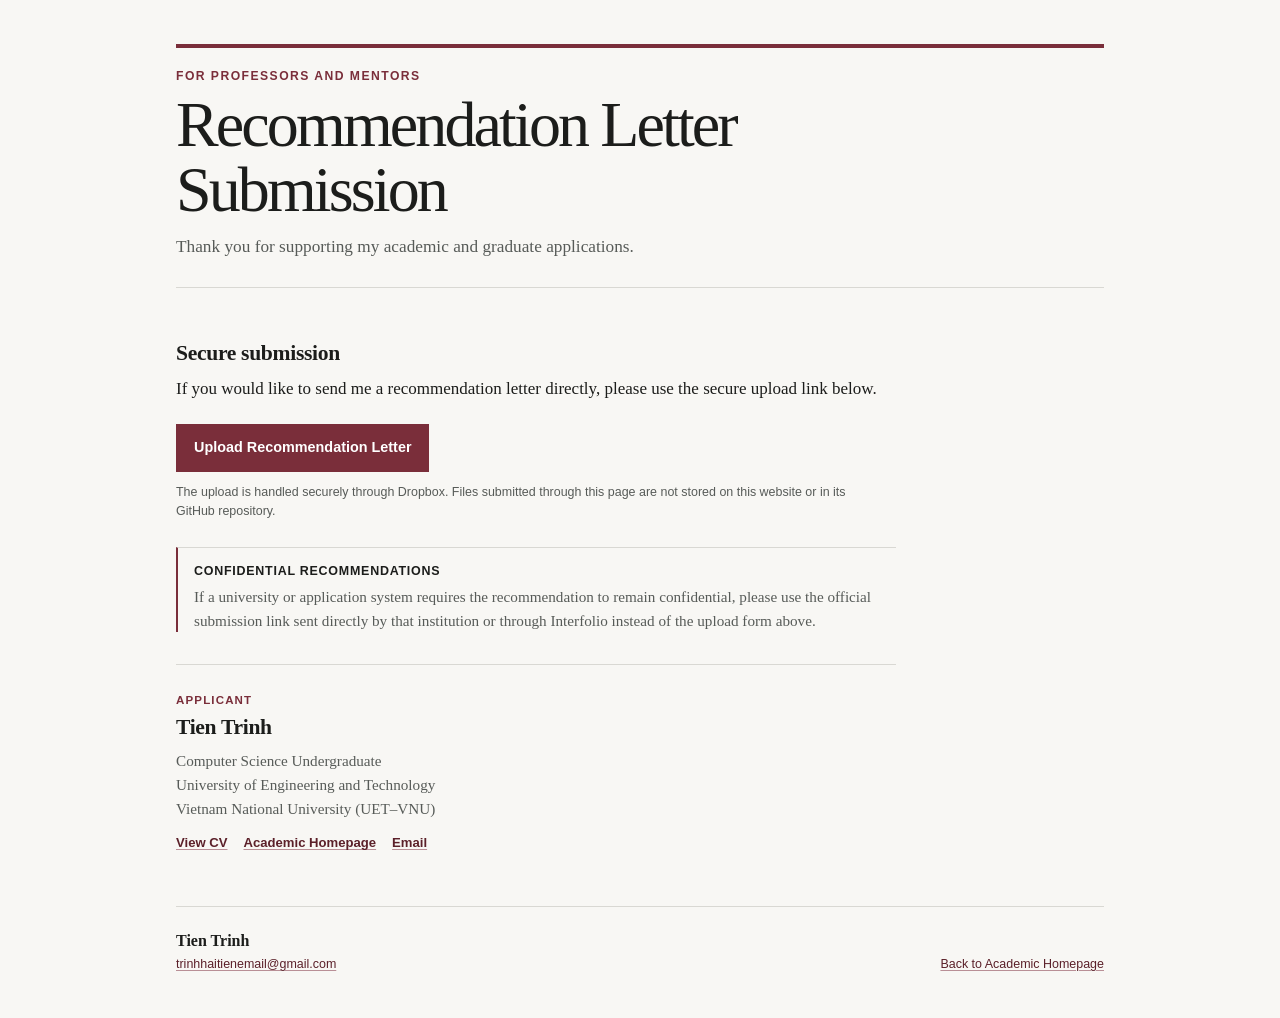
==== recommenders/index.html @ cbaef943 "Add private-facing recommender submission page" ====
<!doctype html>
<html lang="en">
  <head>
    <meta charset="utf-8">
    <meta name="viewport" content="width=device-width, initial-scale=1">

    <title>Recommendation Letter Submission — Tien Trinh</title>
    <meta
      name="description"
      content="Private-facing recommendation letter submission information for Tien Trinh."
    >
    <meta name="author" content="Tien Trinh">
    <meta name="robots" content="noindex, nofollow">
    <meta name="theme-color" content="#f8f7f4">

    <link rel="icon" href="/assets/favicon.svg" type="image/svg+xml">
    <link rel="stylesheet" href="/styles.css?v=20260917-2">
  </head>
  <body class="recommender-page">
    <a class="skip-link" href="#main-content">Skip to main content</a>

    <div class="container recommendation-shell">
      <header class="recommendation-header">
        <p class="eyebrow">For professors and mentors</p>
        <h1 class="recommendation-title">Recommendation Letter Submission</h1>
        <p class="recommendation-intro">
          Thank you for supporting my academic and graduate applications.
        </p>
      </header>

      <main id="main-content" class="recommendation-main">
        <section aria-labelledby="submission-heading">
          <h2 id="submission-heading" class="recommendation-subheading">Secure submission</h2>
          <p>
            If you would like to send me a recommendation letter directly, please use the secure
            upload link below.
          </p>
          <p class="recommendation-action">
            <a
              class="primary-action"
              href="https://www.dropbox.com/request/yjf37i27a9f75dbjvv4b"
              target="_blank"
              rel="noopener noreferrer"
            >Upload Recommendation Letter</a>
          </p>
          <p class="submission-note">
            The upload is handled securely through Dropbox. Files submitted through this page
            are not stored on this website or in its GitHub repository.
          </p>

          <aside class="confidential-note" aria-labelledby="confidential-heading">
            <h2 id="confidential-heading">Confidential recommendations</h2>
            <p>
              If a university or application system requires the recommendation to remain
              confidential, please use the official submission link sent directly by that
              institution or through Interfolio instead of the upload form above.
            </p>
          </aside>
        </section>

        <section class="applicant-section" aria-labelledby="applicant-heading">
          <p class="section-number" aria-hidden="true">Applicant</p>
          <h2 id="applicant-heading">Tien Trinh</h2>
          <p class="applicant-details">
            Computer Science Undergraduate<br>
            University of Engineering and Technology<br>
            Vietnam National University (UET–VNU)
          </p>
          <nav class="applicant-links" aria-label="Applicant links">
            <a href="/cv.pdf">View CV</a>
            <a href="/">Academic Homepage</a>
            <a href="mailto:trinhhaitienemail@gmail.com">Email</a>
          </nav>
        </section>
      </main>

      <footer class="recommendation-footer">
        <p>
          <span class="footer-name">Tien Trinh</span>
          <a href="mailto:trinhhaitienemail@gmail.com">trinhhaitienemail@gmail.com</a>
        </p>
        <a href="/">Back to Academic Homepage</a>
      </footer>
    </div>
  </body>
</html>
---- styles.css ----
:root {
  --background: #f8f7f4;
  --text: #1c1d1b;
  --muted: #575b58;
  --subtle: #626763;
  --accent: #7a2e3a;
  --accent-dark: #5b2029;
  --border: #d9d8d3;
  --serif: Georgia, "Times New Roman", Times, serif;
  --sans: Inter, ui-sans-serif, -apple-system, BlinkMacSystemFont, "Segoe UI", sans-serif;
  --content-width: 58rem;
}

*,
*::before,
*::after {
  box-sizing: border-box;
}

html {
  scroll-behavior: smooth;
}

body {
  margin: 0;
  background: var(--background);
  color: var(--text);
  font-family: var(--serif);
  font-size: 1.0625rem;
  line-height: 1.56;
  text-rendering: optimizeLegibility;
}

a {
  color: var(--accent-dark);
  text-decoration-color: #b98f96;
  text-decoration-thickness: 0.08em;
  text-underline-offset: 0.18em;
}

a:hover {
  color: var(--accent);
  text-decoration-color: currentColor;
}

a:focus-visible {
  border-radius: 0.15rem;
  outline: 3px solid rgba(122, 46, 58, 0.32);
  outline-offset: 4px;
}

.container {
  width: min(calc(100% - 3rem), var(--content-width));
  margin-inline: auto;
}

.skip-link {
  position: fixed;
  z-index: 10;
  top: 0.75rem;
  left: 0.75rem;
  padding: 0.55rem 0.85rem;
  transform: translateY(-200%);
  background: var(--text);
  color: #ffffff;
  font-family: var(--sans);
  font-size: 0.85rem;
}

.skip-link:focus {
  transform: translateY(0);
}

.site-header {
  padding-top: clamp(1.5rem, 4vw, 2.75rem);
}

.header-layout {
  display: grid;
  grid-template-columns: minmax(0, 1fr) auto;
  gap: 1.5rem;
  align-items: end;
  padding-top: 1.2rem;
  border-top: 0.25rem solid var(--accent);
}

.eyebrow,
.section-number,
.role,
.profile-links,
.section-nav,
.item-links,
.publication-meta,
.footer-links,
.footer-note {
  font-family: var(--sans);
}

.eyebrow {
  margin: 0 0 0.35rem;
  color: var(--accent);
  font-size: 0.76rem;
  font-weight: 700;
  letter-spacing: 0.12em;
  text-transform: uppercase;
}

h1,
h2,
h3,
p {
  margin-top: 0;
}

h1 {
  max-width: 14ch;
  margin-bottom: 0.3rem;
  font-size: clamp(2.75rem, 6vw, 4.5rem);
  font-weight: 500;
  letter-spacing: -0.045em;
  line-height: 0.98;
}

.role {
  margin-bottom: 0.15rem;
  color: var(--text);
  font-size: 0.98rem;
  font-weight: 650;
}

.affiliation {
  margin-bottom: 0;
  color: var(--muted);
  font-size: 0.98rem;
  line-height: 1.55;
}

.profile-links {
  display: flex;
  max-width: 16rem;
  flex-wrap: wrap;
  justify-content: flex-end;
  gap: 0.35rem 1rem;
  padding-bottom: 0.15rem;
  font-size: 0.88rem;
  font-weight: 600;
}

.profile-links a,
.section-nav a,
.footer-links a {
  text-decoration: none;
}

.profile-links .cv-link,
.footer-links .cv-link {
  display: inline-flex;
  align-items: center;
  padding: 0.42rem 0.72rem;
  border: 2px solid var(--accent);
  background: var(--accent);
  color: #ffffff;
  font-weight: 750;
  letter-spacing: 0.01em;
  line-height: 1.2;
  box-shadow: 0 1px 0 rgba(28, 29, 27, 0.18);
}

.profile-links .cv-link:hover,
.footer-links .cv-link:hover {
  border-color: var(--accent-dark);
  background: var(--accent-dark);
  color: #ffffff;
}

.section-nav {
  display: flex;
  gap: 0.75rem 1.6rem;
  margin-top: clamp(1.35rem, 3vw, 2rem);
  padding-block: 0.65rem;
  overflow-x: auto;
  border-block: 1px solid var(--border);
  font-size: 0.8rem;
  white-space: nowrap;
}

.section-nav a {
  color: var(--muted);
}

.section-nav a:hover {
  color: var(--accent-dark);
}

.section {
  display: grid;
  grid-template-columns: 7.5rem minmax(0, 1fr);
  gap: clamp(1.75rem, 4vw, 3rem);
  padding-block: clamp(2.15rem, 4vw, 3rem);
  border-bottom: 1px solid var(--border);
  scroll-margin-top: 1rem;
}

.section-heading {
  align-self: start;
  padding-left: 0.75rem;
  border-left: 0.15rem solid var(--accent);
}

.section-number {
  margin-bottom: 0.3rem;
  color: var(--accent);
  font-size: 0.72rem;
  font-weight: 700;
  letter-spacing: 0.1em;
}

h2 {
  margin-bottom: 0;
  font-size: 1.25rem;
  font-weight: 600;
  letter-spacing: -0.015em;
  line-height: 1.25;
}

.section-content > :last-child,
.prose > :last-child,
.research-item > :last-child,
.publication > :last-child {
  margin-bottom: 0;
}

.prose {
  max-width: 39rem;
  font-size: 1.03rem;
}

.prose p {
  margin-bottom: 0.6rem;
}

.research-list {
  display: grid;
  grid-template-columns: repeat(2, minmax(0, 1fr));
  gap: 0;
}

.research-item {
  padding-block: 1rem;
  border-top: 1px solid var(--border);
}

.research-item:nth-child(odd) {
  padding-right: 1.5rem;
}

.research-item:nth-child(even) {
  padding-left: 1.5rem;
  border-left: 1px solid var(--border);
}

.research-item:nth-child(-n + 2) {
  padding-top: 0;
  border-top: 0;
}

.research-item:nth-last-child(-n + 2) {
  padding-bottom: 0;
}

.research-item h3,
.publication-title {
  margin-bottom: 0.3rem;
  font-size: 1.17rem;
  font-weight: 600;
  letter-spacing: -0.012em;
  line-height: 1.35;
}

.research-item > p:not(.item-links) {
  margin-bottom: 0.4rem;
}

.item-links,
.publication-meta {
  display: flex;
  flex-wrap: wrap;
  gap: 0.4rem 1.15rem;
  color: var(--subtle);
  font-size: 0.78rem;
  font-weight: 600;
}

.publication-year {
  display: grid;
  grid-template-columns: 6.25rem minmax(0, 1fr);
  gap: 1rem;
}

.publication-year + .publication-year {
  margin-top: 1.15rem;
  padding-top: 1.15rem;
  border-top: 1px solid var(--border);
}

.publication-year > h3 {
  margin: 0.1rem 0 0;
  color: var(--accent);
  font-family: var(--sans);
  font-size: 0.78rem;
  font-weight: 700;
}

.publication {
  padding-bottom: 0;
}

.publication + .publication {
  margin-top: 0.85rem;
  padding-top: 0.85rem;
  border-top: 1px solid var(--border);
}

.publication-title {
  margin-bottom: 0.25rem;
}

.publication-authors,
.publication-venue {
  margin-bottom: 0.15rem;
  color: var(--muted);
  font-size: 0.95rem;
  line-height: 1.55;
}

.publication-meta {
  margin-top: 0.5rem;
}

.status {
  color: var(--accent-dark);
  padding-left: 0.5rem;
  border-left: 0.15rem solid var(--accent);
}

.award-list {
  display: grid;
  grid-template-columns: repeat(2, minmax(0, 1fr));
  gap: 0 1.5rem;
  margin: 0;
  padding: 0;
  list-style: none;
}

.award-list li {
  display: grid;
  grid-template-columns: minmax(0, 1fr) auto;
  gap: 0.75rem;
  align-items: start;
  padding-block: 0.65rem;
  border-top: 1px solid var(--border);
}

.award-list li:nth-child(-n + 2) {
  padding-top: 0;
  border-top: 0;
}

.award-name {
  display: block;
  font-weight: 600;
  line-height: 1.35;
}

.award-detail {
  display: block;
  margin-top: 0.15rem;
  color: var(--muted);
  font-size: 0.85rem;
  line-height: 1.4;
}

.award-list time {
  color: var(--accent);
  font-family: var(--sans);
  font-size: 0.72rem;
  font-weight: 700;
}

.site-footer {
  padding-block: 1.5rem 2rem;
}

.footer-layout {
  display: flex;
  justify-content: space-between;
  gap: 2rem;
  align-items: start;
}

.footer-name {
  margin-bottom: 0.05rem;
  font-size: 1rem;
  font-weight: 600;
}

.footer-note {
  margin-bottom: 0;
  color: var(--subtle);
  font-size: 0.72rem;
}

.footer-links {
  display: flex;
  flex-wrap: wrap;
  justify-content: flex-end;
  gap: 0.45rem 1rem;
  font-size: 0.78rem;
  font-weight: 600;
}

/* Unlisted recommendation-letter submission page */
.recommendation-shell {
  padding-block: clamp(1.5rem, 4vw, 2.75rem);
}

.recommendation-header {
  padding: 1.2rem 0 1.6rem;
  border-top: 0.25rem solid var(--accent);
  border-bottom: 1px solid var(--border);
}

.recommendation-title {
  max-width: 18ch;
  margin-bottom: 0.75rem;
  font-size: clamp(2.35rem, 6vw, 4rem);
  line-height: 1.02;
}

.recommendation-intro {
  max-width: 38rem;
  margin-bottom: 0;
  color: var(--muted);
  font-size: 1.08rem;
}

.recommendation-main {
  max-width: 45rem;
  padding-block: clamp(2rem, 5vw, 3.25rem);
}

.recommendation-subheading,
.applicant-section h2 {
  margin-bottom: 0.55rem;
  font-size: 1.35rem;
  font-weight: 600;
}

.recommendation-action {
  margin: 1.35rem 0 0.7rem;
}

.primary-action {
  display: inline-flex;
  min-height: 3rem;
  align-items: center;
  justify-content: center;
  padding: 0.65rem 1rem;
  border: 2px solid var(--accent);
  background: var(--accent);
  color: #ffffff;
  font-family: var(--sans);
  font-size: 0.9rem;
  font-weight: 750;
  line-height: 1.2;
  text-decoration: none;
}

.primary-action:hover {
  border-color: var(--accent-dark);
  background: var(--accent-dark);
  color: #ffffff;
}

.submission-note {
  max-width: 42rem;
  margin-bottom: 0;
  color: var(--muted);
  font-family: var(--sans);
  font-size: 0.78rem;
  line-height: 1.5;
}

.confidential-note {
  margin-top: 1.65rem;
  padding: 1rem 0 0 1rem;
  border-top: 1px solid var(--border);
  border-left: 0.15rem solid var(--accent);
  color: var(--muted);
}

.confidential-note h2 {
  margin-bottom: 0.35rem;
  color: var(--text);
  font-family: var(--sans);
  font-size: 0.78rem;
  font-weight: 750;
  letter-spacing: 0.06em;
  text-transform: uppercase;
}

.confidential-note p {
  margin-bottom: 0;
  font-size: 0.95rem;
}

.applicant-section {
  margin-top: 2rem;
  padding-top: 1.65rem;
  border-top: 1px solid var(--border);
}

.applicant-section .section-number {
  margin-bottom: 0.25rem;
  text-transform: uppercase;
}

.applicant-details {
  margin-bottom: 0.8rem;
  color: var(--muted);
  font-size: 0.95rem;
}

.applicant-links {
  display: flex;
  flex-wrap: wrap;
  gap: 0.4rem 1rem;
  font-family: var(--sans);
  font-size: 0.82rem;
  font-weight: 650;
}

.recommendation-footer {
  display: flex;
  justify-content: space-between;
  gap: 1.5rem;
  align-items: end;
  padding-top: 1.4rem;
  border-top: 1px solid var(--border);
  font-family: var(--sans);
  font-size: 0.78rem;
}

.recommendation-footer p {
  margin-bottom: 0;
}

.recommendation-footer .footer-name {
  display: block;
  font-family: var(--serif);
}

@media (max-width: 42rem) {
  body {
    font-size: 1rem;
  }

  .container {
    width: min(calc(100% - 2rem), var(--content-width));
  }

  .header-layout {
    grid-template-columns: 1fr;
    gap: 1.25rem;
  }

  .profile-links {
    max-width: none;
    justify-content: flex-start;
  }

  .section-nav {
    flex-wrap: wrap;
    margin-top: 1.4rem;
    white-space: normal;
  }

  .section {
    grid-template-columns: 1fr;
    gap: 0.9rem;
    padding-block: 2rem;
  }

  .section-heading {
    display: flex;
    gap: 0.8rem;
    align-items: baseline;
  }

  .section-number {
    margin-bottom: 0;
  }

  .research-list {
    grid-template-columns: 1fr;
  }

  .research-item:nth-child(odd),
  .research-item:nth-child(even) {
    padding-right: 0;
    padding-left: 0;
    border-left: 0;
  }

  .research-item:nth-child(2) {
    padding-top: 1rem;
    border-top: 1px solid var(--border);
  }

  .award-list {
    grid-template-columns: 1fr;
  }

  .award-list li:nth-child(2) {
    padding-top: 0.65rem;
    border-top: 1px solid var(--border);
  }

  .footer-layout {
    flex-direction: column;
    gap: 1.25rem;
  }

  .footer-links {
    justify-content: flex-start;
  }

  .primary-action {
    width: 100%;
    min-height: 3.25rem;
  }

  .recommendation-footer {
    flex-direction: column;
    align-items: flex-start;
  }
}

@media (max-width: 28rem) {
  h1 {
    font-size: 2.75rem;
  }

  .publication-year {
    grid-template-columns: 1fr;
    gap: 0.55rem;
  }
}

@media (prefers-reduced-motion: reduce) {
  html {
    scroll-behavior: auto;
  }
}

@media print {
  :root {
    --background: #ffffff;
  }

  body {
    font-size: 10.5pt;
  }

  .site-header {
    padding-top: 1cm;
  }

  .section-nav,
  .skip-link {
    display: none;
  }

  .section {
    break-inside: avoid;
    padding-block: 1cm;
  }

  a {
    color: inherit;
  }
}
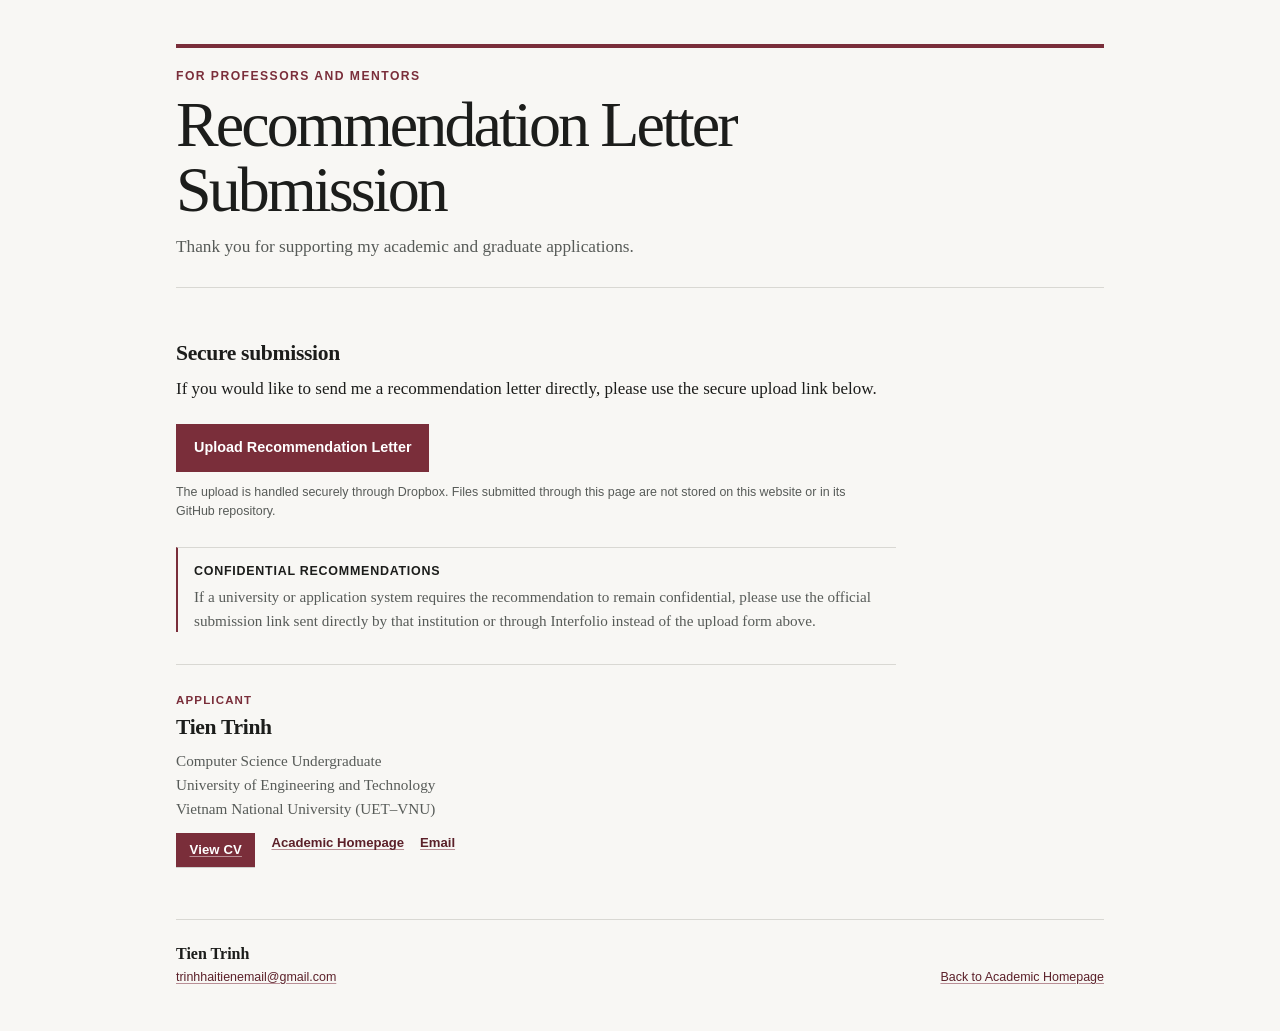
==== commit 64a89737: "Highlight recommender page CV link" ====
--- a/recommenders/index.html
+++ b/recommenders/index.html
@@ -14,7 +14,7 @@
     <meta name="theme-color" content="#f8f7f4">
 
     <link rel="icon" href="/assets/favicon.svg" type="image/svg+xml">
-    <link rel="stylesheet" href="/styles.css?v=20260917-2">
+    <link rel="stylesheet" href="/styles.css?v=20260917-3">
   </head>
   <body class="recommender-page">
     <a class="skip-link" href="#main-content">Skip to main content</a>
@@ -38,7 +38,7 @@
           <p class="recommendation-action">
             <a
               class="primary-action"
-              href="https://www.dropbox.com/request/yjf37i27a9f75dbjvv4b"
+              href="https://www.dropbox.com/request/5enhq8rvt2k5lbhaz3v5"
               target="_blank"
               rel="noopener noreferrer"
             >Upload Recommendation Letter</a>
@@ -67,7 +67,7 @@
             Vietnam National University (UET–VNU)
           </p>
           <nav class="applicant-links" aria-label="Applicant links">
-            <a href="/cv.pdf">View CV</a>
+            <a class="cv-link" href="/cv.pdf">View CV</a>
             <a href="/">Academic Homepage</a>
             <a href="mailto:trinhhaitienemail@gmail.com">Email</a>
           </nav>
--- a/styles.css
+++ b/styles.css
@@ -153,7 +153,8 @@
 }
 
 .profile-links .cv-link,
-.footer-links .cv-link {
+.footer-links .cv-link,
+.applicant-links .cv-link {
   display: inline-flex;
   align-items: center;
   padding: 0.42rem 0.72rem;
@@ -167,7 +168,8 @@
 }
 
 .profile-links .cv-link:hover,
-.footer-links .cv-link:hover {
+.footer-links .cv-link:hover,
+.applicant-links .cv-link:hover {
   border-color: var(--accent-dark);
   background: var(--accent-dark);
   color: #ffffff;
